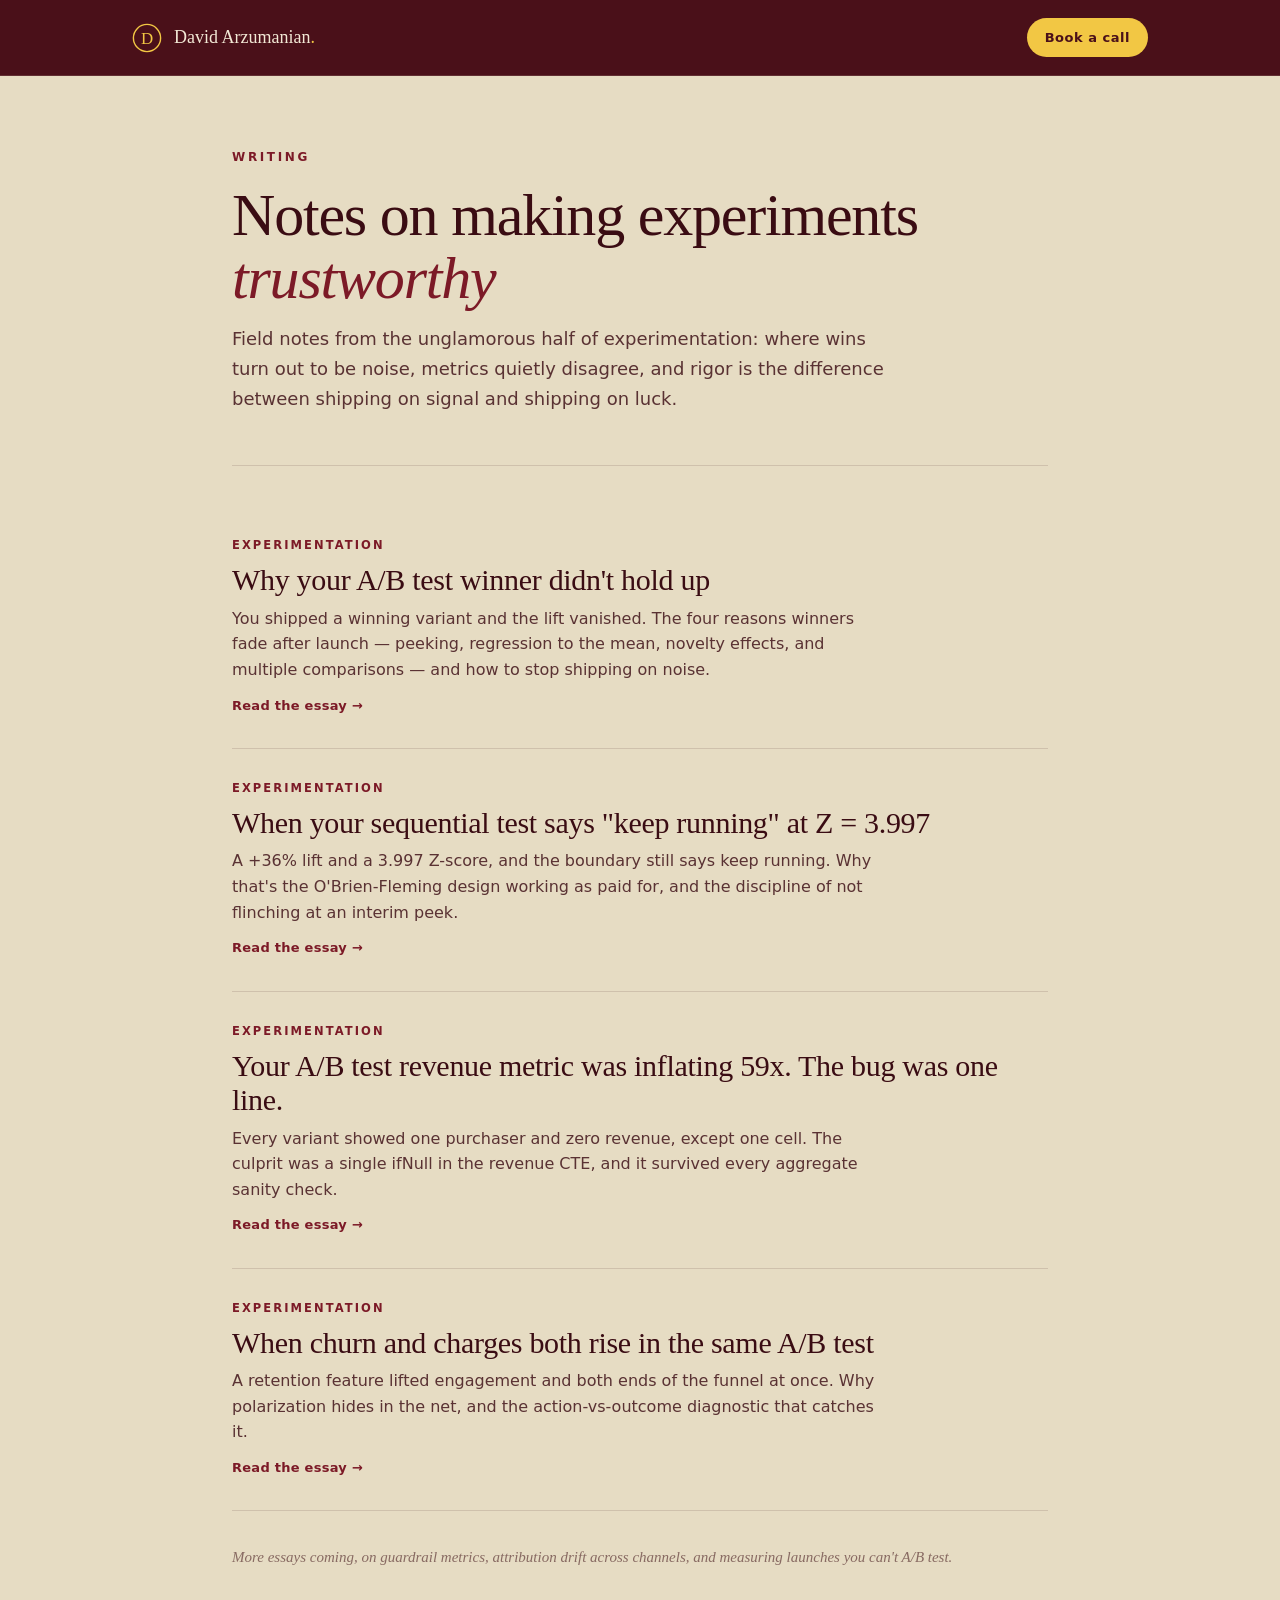
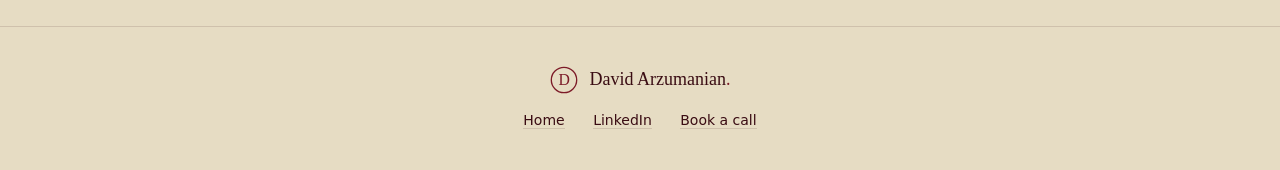
==== writing/index.html @ e719bfe1 "feat(brand): add natural-dye color tokens Introduce parchment/panel/oxblood/iron/ochre/pine palette " ====
<!DOCTYPE html>
<html lang="en">
<head>
<meta charset="UTF-8">
<meta name="viewport" content="width=device-width, initial-scale=1.0">
<meta http-equiv="Content-Security-Policy" content="default-src 'self'; script-src 'self' 'unsafe-inline' https://assets.calendly.com; style-src 'self' 'unsafe-inline' https://fonts.googleapis.com https://assets.calendly.com; font-src 'self' https://fonts.gstatic.com; img-src 'self' data: https://assets.calendly.com; frame-src https://calendly.com https://assets.calendly.com; connect-src 'self' https://calendly.com https://*.calendly.com; base-uri 'self'; form-action 'self'">
<meta name="referrer" content="strict-origin-when-cross-origin">
<title>Writing — notes on trustworthy experimentation | David Arzumanian</title>
<meta name="description" content="Essays on making A/B testing trustworthy: peeking, sequential testing, multiple comparisons, causal inference, and when to trust an experiment result.">
<link rel="canonical" href="https://arzumaniandavid.com/writing/">
<meta name="author" content="David Arzumanian">
<meta name="robots" content="index, follow, max-image-preview:large">
<meta property="og:type" content="website">
<meta property="og:site_name" content="David Arzumanian">
<meta property="og:url" content="https://arzumaniandavid.com/writing/">
<meta property="og:title" content="Writing — notes on trustworthy experimentation">
<meta property="og:description" content="Essays on making A/B testing trustworthy, from a fractional experimentation lead.">
<meta property="og:image" content="https://arzumaniandavid.com/og-image.png">
<meta name="twitter:card" content="summary_large_image">
<meta name="twitter:image" content="https://arzumaniandavid.com/og-image.png">
<link rel="icon" type="image/svg+xml" href="/favicon.svg">
<link rel="preconnect" href="https://fonts.googleapis.com">
<link rel="preconnect" href="https://fonts.gstatic.com" crossorigin>
<link href="https://fonts.googleapis.com/css2?family=Newsreader:ital,opsz,wght@0,6..72,400;0,6..72,500;0,6..72,600;1,6..72,400;1,6..72,500&family=Inter:wght@400;500;600;700&display=swap" rel="stylesheet">
<style>
  :root{
    /* ── Natural-dye brand tokens (Phase 1) ── */
    --parchment:#E6DCC3; --parchment-deep:#DDCFB0; --panel-warm:#EFE7D5;
    --oxblood:#7A2A22; --iron:#1E1B16; --ochre:#B5781C; --pine:#36473A;
    --oxblood-soft:rgba(122,42,34,.08); --line-strong:rgba(30,27,22,.38);
    /* ── Legacy palette (still referenced until Phase 4 recolor) ── */
    --burgundy:#4A1019; --paper:#FAF4E8; --panel:#FFFFFF;
    --ink:#3A0C13; --ink-dim:rgba(58,12,19,.82); --ink-meta:rgba(58,12,19,.55);
    --line:rgba(58,12,19,.13); --accent:#7C1A27; --gold:#F2C744;
    --serif:'Newsreader',Georgia,serif; --sans:'Inter',system-ui,sans-serif;
  }
  *{margin:0;padding:0;box-sizing:border-box}
  html{scroll-behavior:smooth}
  body{background:var(--parchment);color:var(--iron);font-family:var(--sans);-webkit-font-smoothing:antialiased;line-height:1.65}
  a{color:var(--accent);text-decoration:none}
  header{position:sticky;top:0;z-index:30;background:var(--burgundy);border-bottom:1px solid rgba(242,232,213,.14)}
  .nav{max-width:1080px;margin:0 auto;padding:18px 32px;display:flex;align-items:center;justify-content:space-between}
  .mark{display:flex;align-items:center;gap:12px;font-family:var(--serif);font-size:18px;color:#F2E8D5}
  .mark a{color:#F2E8D5}
  .cta-mini{font-family:var(--sans);font-size:13px;font-weight:600;letter-spacing:.04em;color:var(--burgundy);background:var(--gold);padding:9px 18px;border-radius:999px;transition:transform .2s ease, box-shadow .2s ease}
  .cta-mini:hover{transform:translateY(-1px);box-shadow:0 6px 22px rgba(242,199,68,.32)}
  .wrap{max-width:880px;margin:0 auto;padding:0 32px}
  .head{padding:72px 0 16px}
  .eyebrow{font-size:12px;font-weight:700;letter-spacing:.22em;text-transform:uppercase;color:var(--accent)}
  .head h1{font-family:var(--serif);font-weight:500;font-size:clamp(38px,6vw,60px);line-height:1.05;letter-spacing:-.02em;margin:16px 0 14px;color:var(--ink)}
  .head h1 em{font-style:italic;color:var(--accent)}
  .head p{font-size:18px;color:var(--ink-dim);max-width:58ch;line-height:1.65}
  .list{padding:40px 0 8px;border-top:1px solid var(--line);margin-top:36px}
  .post{display:block;padding:30px 0;border-bottom:1px solid var(--line);transition:padding-left .25s ease}
  .post:hover{padding-left:8px}
  .post .cat{font-size:11.5px;font-weight:700;letter-spacing:.18em;text-transform:uppercase;color:var(--accent)}
  .post h2{font-family:var(--serif);font-weight:500;font-size:clamp(23px,3.2vw,30px);line-height:1.15;letter-spacing:-.01em;color:var(--ink);margin:8px 0 8px}
  .post p{font-size:16px;color:var(--ink-dim);max-width:64ch;line-height:1.6}
  .post .more{display:inline-block;margin-top:12px;font-size:13px;font-weight:600;letter-spacing:.02em;color:var(--accent)}
  .soon{padding:34px 0 0;font-size:15px;color:var(--ink-meta);font-style:italic;font-family:var(--serif)}
  footer{border-top:1px solid var(--line);padding:38px 0;text-align:center;margin-top:48px}
  footer .mark{justify-content:center;color:var(--ink);margin-bottom:14px}
  footer .mark a{color:var(--ink)}
  footer .links{font-size:14px;color:var(--ink-meta)}
  footer .links a{color:var(--ink);margin:0 12px;border-bottom:1px solid var(--line)}
  footer .links a:hover{color:var(--accent);border-color:var(--accent)}
  @media(max-width:760px){.nav{padding:16px 22px}.head{padding:48px 0 8px}}
</style>
</head>
<body>
<header>
  <nav class="nav">
    <div class="mark"><a href="/"><svg width="30" height="30" viewBox="0 0 32 32" aria-hidden="true" style="display:block;flex-shrink:0"><circle cx="16" cy="16" r="14.5" fill="none" stroke="#F2C744" stroke-width="1.5"/><text x="16.2" y="22" text-anchor="middle" font-family="'Newsreader',Georgia,serif" font-weight="500" font-size="18" fill="#F2C744">D</text></svg></a><span><a href="/">David&nbsp;Arzumanian<span style="color:#F2C744">.</span></a></span></div>
    <a href="https://calendly.com/dkarzumanian/discovery-call?hide_gdpr_banner=1&amp;primary_color=f2c744" target="_blank" rel="noopener" class="cta-mini">Book a call</a>
  </nav>
</header>

<main>
  <div class="wrap">
    <div class="head">
      <div class="eyebrow">Writing</div>
      <h1>Notes on making experiments <em>trustworthy</em></h1>
      <p>Field notes from the unglamorous half of experimentation: where wins turn out to be noise, metrics quietly disagree, and rigor is the difference between shipping on signal and shipping on luck.</p>
    </div>

    <div class="list">
      <a class="post" href="/writing/why-your-ab-test-winner-didnt-hold-up.html">
        <div class="cat">Experimentation</div>
        <h2>Why your A/B test winner didn't hold up</h2>
        <p>You shipped a winning variant and the lift vanished. The four reasons winners fade after launch — peeking, regression to the mean, novelty effects, and multiple comparisons — and how to stop shipping on noise.</p>
        <span class="more">Read the essay →</span>
      </a>

      <a class="post" href="/writing/when-sequential-testing-says-keep-running.html">
        <div class="cat">Experimentation</div>
        <h2>When your sequential test says "keep running" at Z = 3.997</h2>
        <p>A +36% lift and a 3.997 Z-score, and the boundary still says keep running. Why that's the O'Brien-Fleming design working as paid for, and the discipline of not flinching at an interim peek.</p>
        <span class="more">Read the essay →</span>
      </a>
      <a class="post" href="/writing/revenue-metric-inflating-59x.html">
        <div class="cat">Experimentation</div>
        <h2>Your A/B test revenue metric was inflating 59x. The bug was one line.</h2>
        <p>Every variant showed one purchaser and zero revenue, except one cell. The culprit was a single ifNull in the revenue CTE, and it survived every aggregate sanity check.</p>
        <span class="more">Read the essay →</span>
      </a>
      <a class="post" href="/writing/when-churn-and-charges-both-rise.html">
        <div class="cat">Experimentation</div>
        <h2>When churn and charges both rise in the same A/B test</h2>
        <p>A retention feature lifted engagement and both ends of the funnel at once. Why polarization hides in the net, and the action-vs-outcome diagnostic that catches it.</p>
        <span class="more">Read the essay →</span>
      </a>

      <p class="soon">More essays coming, on guardrail metrics, attribution drift across channels, and measuring launches you can't A/B test.</p>
    </div>
  </div>
</main>

<footer>
  <div class="wrap">
    <div class="mark"><a href="/"><svg width="28" height="28" viewBox="0 0 32 32" aria-hidden="true" style="display:block"><circle cx="16" cy="16" r="14.5" fill="none" stroke="#7C1A27" stroke-width="1.5"/><text x="16.2" y="22" text-anchor="middle" font-family="'Newsreader',Georgia,serif" font-weight="500" font-size="18" fill="#7C1A27">D</text></svg></a><span>David&nbsp;Arzumanian<span style="color:#7C1A27">.</span></span></div>
    <div class="links">
      <a href="/">Home</a>
      <a href="https://www.linkedin.com/in/dkarzumanian">LinkedIn</a>
      <a href="https://calendly.com/dkarzumanian/discovery-call?hide_gdpr_banner=1&amp;primary_color=f2c744" target="_blank" rel="noopener">Book a call</a>
    </div>
  </div>
</footer>
</body>
</html>
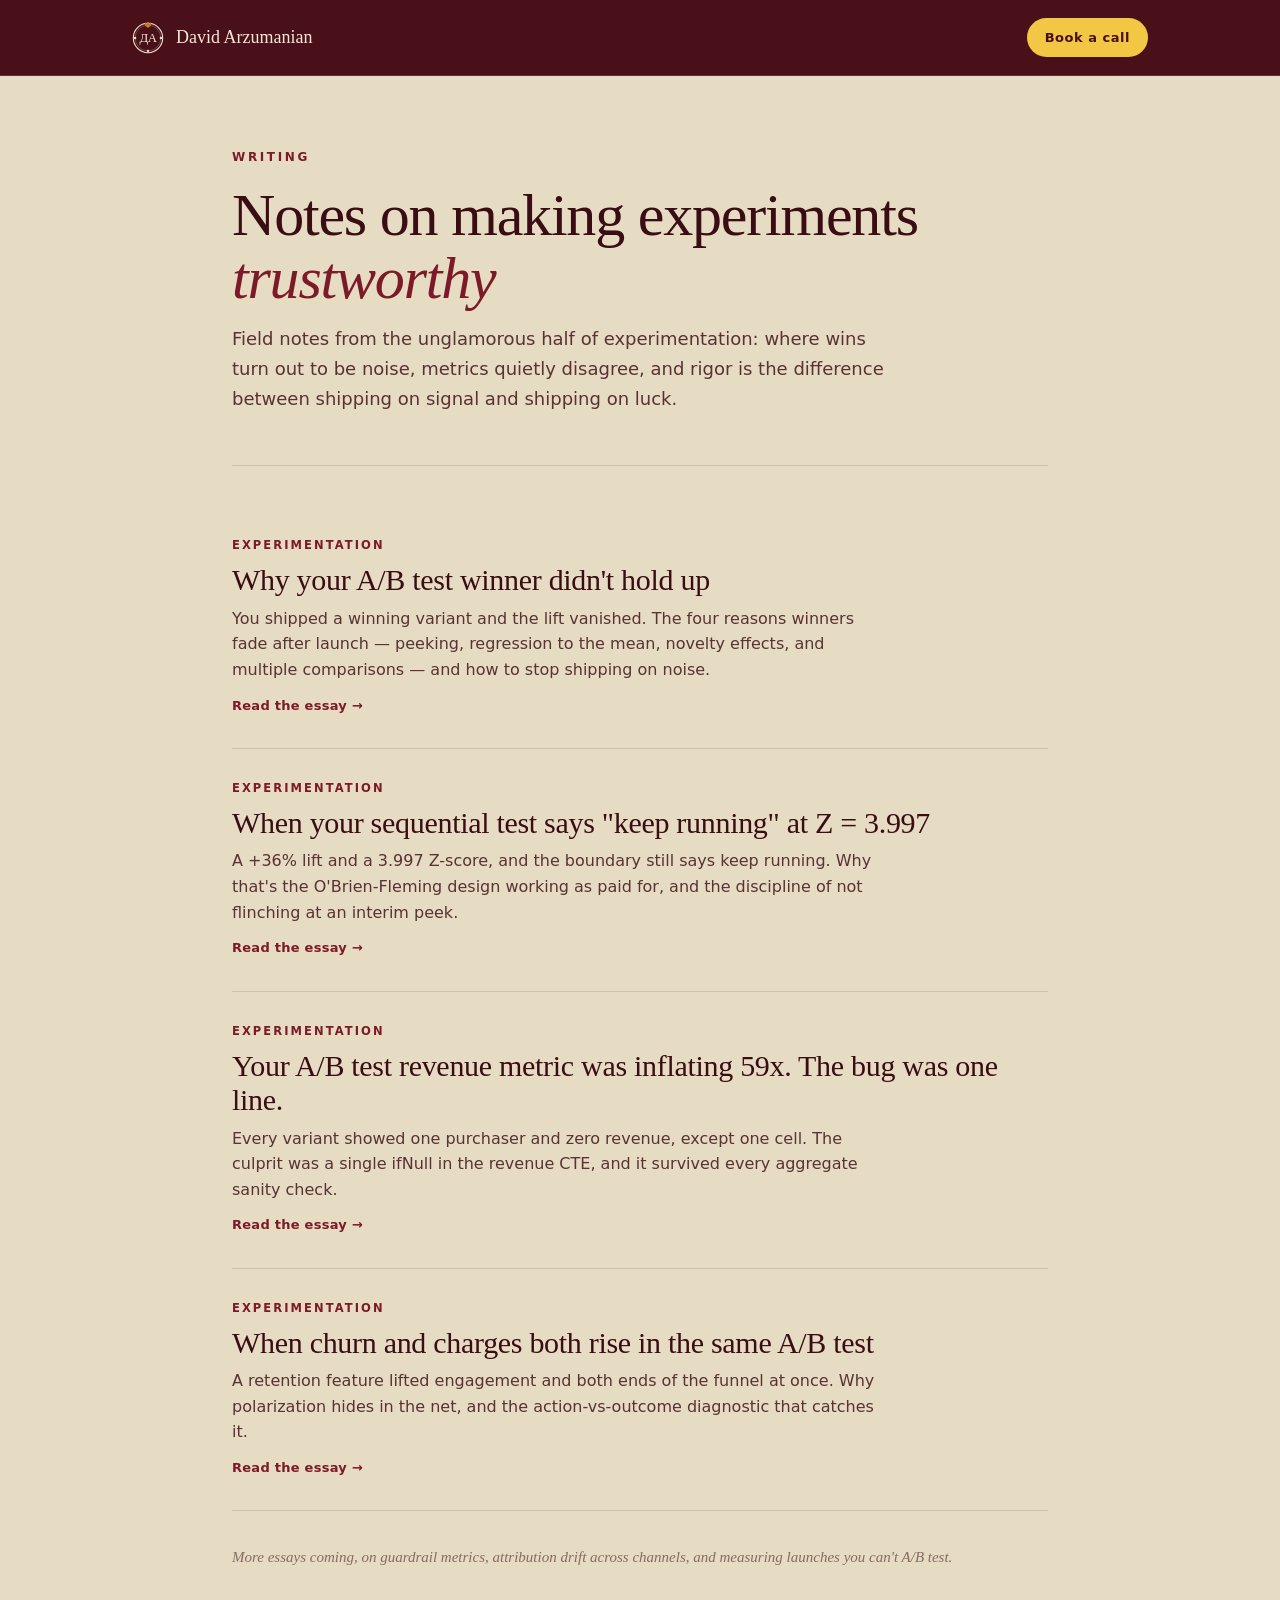
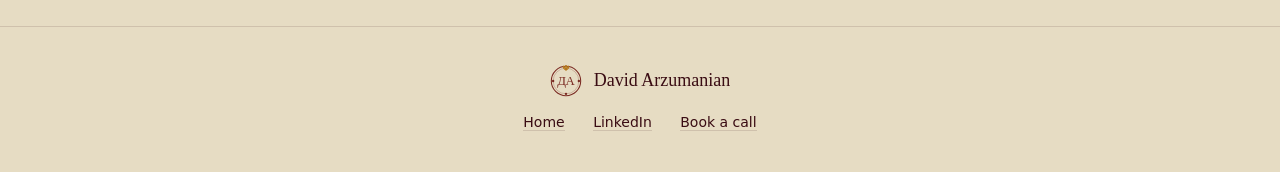
==== commit 29d4bf31: "feat(brand): unified ДА logo + favicon Replace the D-in-a-ring mark with one reusable ДА monogram co" ====
--- a/writing/index.html
+++ b/writing/index.html
@@ -19,9 +19,11 @@
 <meta name="twitter:card" content="summary_large_image">
 <meta name="twitter:image" content="https://arzumaniandavid.com/og-image.png">
 <link rel="icon" type="image/svg+xml" href="/favicon.svg">
+<link rel="icon" type="image/png" sizes="32x32" href="/favicon-32.png">
+<link rel="apple-touch-icon" sizes="180x180" href="/apple-touch-icon.png">
 <link rel="preconnect" href="https://fonts.googleapis.com">
 <link rel="preconnect" href="https://fonts.gstatic.com" crossorigin>
-<link href="https://fonts.googleapis.com/css2?family=Newsreader:ital,opsz,wght@0,6..72,400;0,6..72,500;0,6..72,600;1,6..72,400;1,6..72,500&family=Inter:wght@400;500;600;700&display=swap" rel="stylesheet">
+<link href="https://fonts.googleapis.com/css2?family=PT+Serif:ital,wght@0,400;0,700;1,400;1,700&family=Inter:wght@400;500;600;700&display=swap" rel="stylesheet">
 <style>
   :root{
     /* ── Natural-dye brand tokens (Phase 1) ── */
@@ -32,8 +34,12 @@
     --burgundy:#4A1019; --paper:#FAF4E8; --panel:#FFFFFF;
     --ink:#3A0C13; --ink-dim:rgba(58,12,19,.82); --ink-meta:rgba(58,12,19,.55);
     --line:rgba(58,12,19,.13); --accent:#7C1A27; --gold:#F2C744;
-    --serif:'Newsreader',Georgia,serif; --sans:'Inter',system-ui,sans-serif;
+    --display:'Kazimir','PT Serif',Georgia,serif;
+    --serif:'PT Serif',Georgia,serif; --sans:'Inter',system-ui,sans-serif;
   }
+  .logo{position:relative;display:inline-block;width:var(--logo,32px);height:var(--logo,32px);flex:none}
+  .logo svg{position:absolute;inset:0;width:100%;height:100%}
+  .logo__glyph{position:absolute;inset:0;display:flex;align-items:center;justify-content:center;font-family:var(--display);font-weight:500;color:var(--logo-ink,#7A2A22);font-size:calc(var(--logo,32px) * .40);letter-spacing:-.04em;line-height:1;padding-top:.04em}
   *{margin:0;padding:0;box-sizing:border-box}
   html{scroll-behavior:smooth}
   body{background:var(--parchment);color:var(--iron);font-family:var(--sans);-webkit-font-smoothing:antialiased;line-height:1.65}
@@ -70,7 +76,7 @@
 <body>
 <header>
   <nav class="nav">
-    <div class="mark"><a href="/"><svg width="30" height="30" viewBox="0 0 32 32" aria-hidden="true" style="display:block;flex-shrink:0"><circle cx="16" cy="16" r="14.5" fill="none" stroke="#F2C744" stroke-width="1.5"/><text x="16.2" y="22" text-anchor="middle" font-family="'Newsreader',Georgia,serif" font-weight="500" font-size="18" fill="#F2C744">D</text></svg></a><span><a href="/">David&nbsp;Arzumanian<span style="color:#F2C744">.</span></a></span></div>
+    <div class="mark"><a href="/" class="logo" style="--logo:32px;--logo-ink:#F2E8D5;--logo-krin:#C8852B" aria-label="David Arzumanian, home"><svg viewBox="0 0 122 122" aria-hidden="true"><g fill="none" stroke="var(--logo-ink,#7A2A22)" stroke-width="4"><circle cx="61" cy="61" r="56"/><circle cx="61" cy="61" r="49" stroke-width="2" opacity=".45"/></g><g fill="none" stroke="var(--logo-krin,#B5781C)" stroke-width="4" stroke-linecap="round"><path d="M61 18 C56 13 56 6 61 2 C66 6 66 13 61 18Z"/><path d="M61 19 C54 17 49 11 51 5 C56 8 60 13 61 19"/><path d="M61 19 C68 17 73 11 71 5 C66 8 62 13 61 19"/></g><g fill="var(--logo-ink,#7A2A22)"><circle cx="12" cy="61" r="4.5"/><circle cx="110" cy="61" r="4.5"/><circle cx="61" cy="110" r="4.5"/></g></svg><span class="logo__glyph">ДА</span></a><span><a href="/">David&nbsp;Arzumanian</a></span></div>
     <a href="https://calendly.com/dkarzumanian/discovery-call?hide_gdpr_banner=1&amp;primary_color=f2c744" target="_blank" rel="noopener" class="cta-mini">Book a call</a>
   </nav>
 </header>
@@ -117,7 +123,7 @@
 
 <footer>
   <div class="wrap">
-    <div class="mark"><a href="/"><svg width="28" height="28" viewBox="0 0 32 32" aria-hidden="true" style="display:block"><circle cx="16" cy="16" r="14.5" fill="none" stroke="#7C1A27" stroke-width="1.5"/><text x="16.2" y="22" text-anchor="middle" font-family="'Newsreader',Georgia,serif" font-weight="500" font-size="18" fill="#7C1A27">D</text></svg></a><span>David&nbsp;Arzumanian<span style="color:#7C1A27">.</span></span></div>
+    <div class="mark"><a href="/" class="logo" style="--logo:32px;--logo-ink:#7A2A22;--logo-krin:#B5781C" aria-label="David Arzumanian, home"><svg viewBox="0 0 122 122" aria-hidden="true"><g fill="none" stroke="var(--logo-ink,#7A2A22)" stroke-width="4"><circle cx="61" cy="61" r="56"/><circle cx="61" cy="61" r="49" stroke-width="2" opacity=".45"/></g><g fill="none" stroke="var(--logo-krin,#B5781C)" stroke-width="4" stroke-linecap="round"><path d="M61 18 C56 13 56 6 61 2 C66 6 66 13 61 18Z"/><path d="M61 19 C54 17 49 11 51 5 C56 8 60 13 61 19"/><path d="M61 19 C68 17 73 11 71 5 C66 8 62 13 61 19"/></g><g fill="var(--logo-ink,#7A2A22)"><circle cx="12" cy="61" r="4.5"/><circle cx="110" cy="61" r="4.5"/><circle cx="61" cy="110" r="4.5"/></g></svg><span class="logo__glyph">ДА</span></a><span>David&nbsp;Arzumanian</span></div>
     <div class="links">
       <a href="/">Home</a>
       <a href="https://www.linkedin.com/in/dkarzumanian">LinkedIn</a>
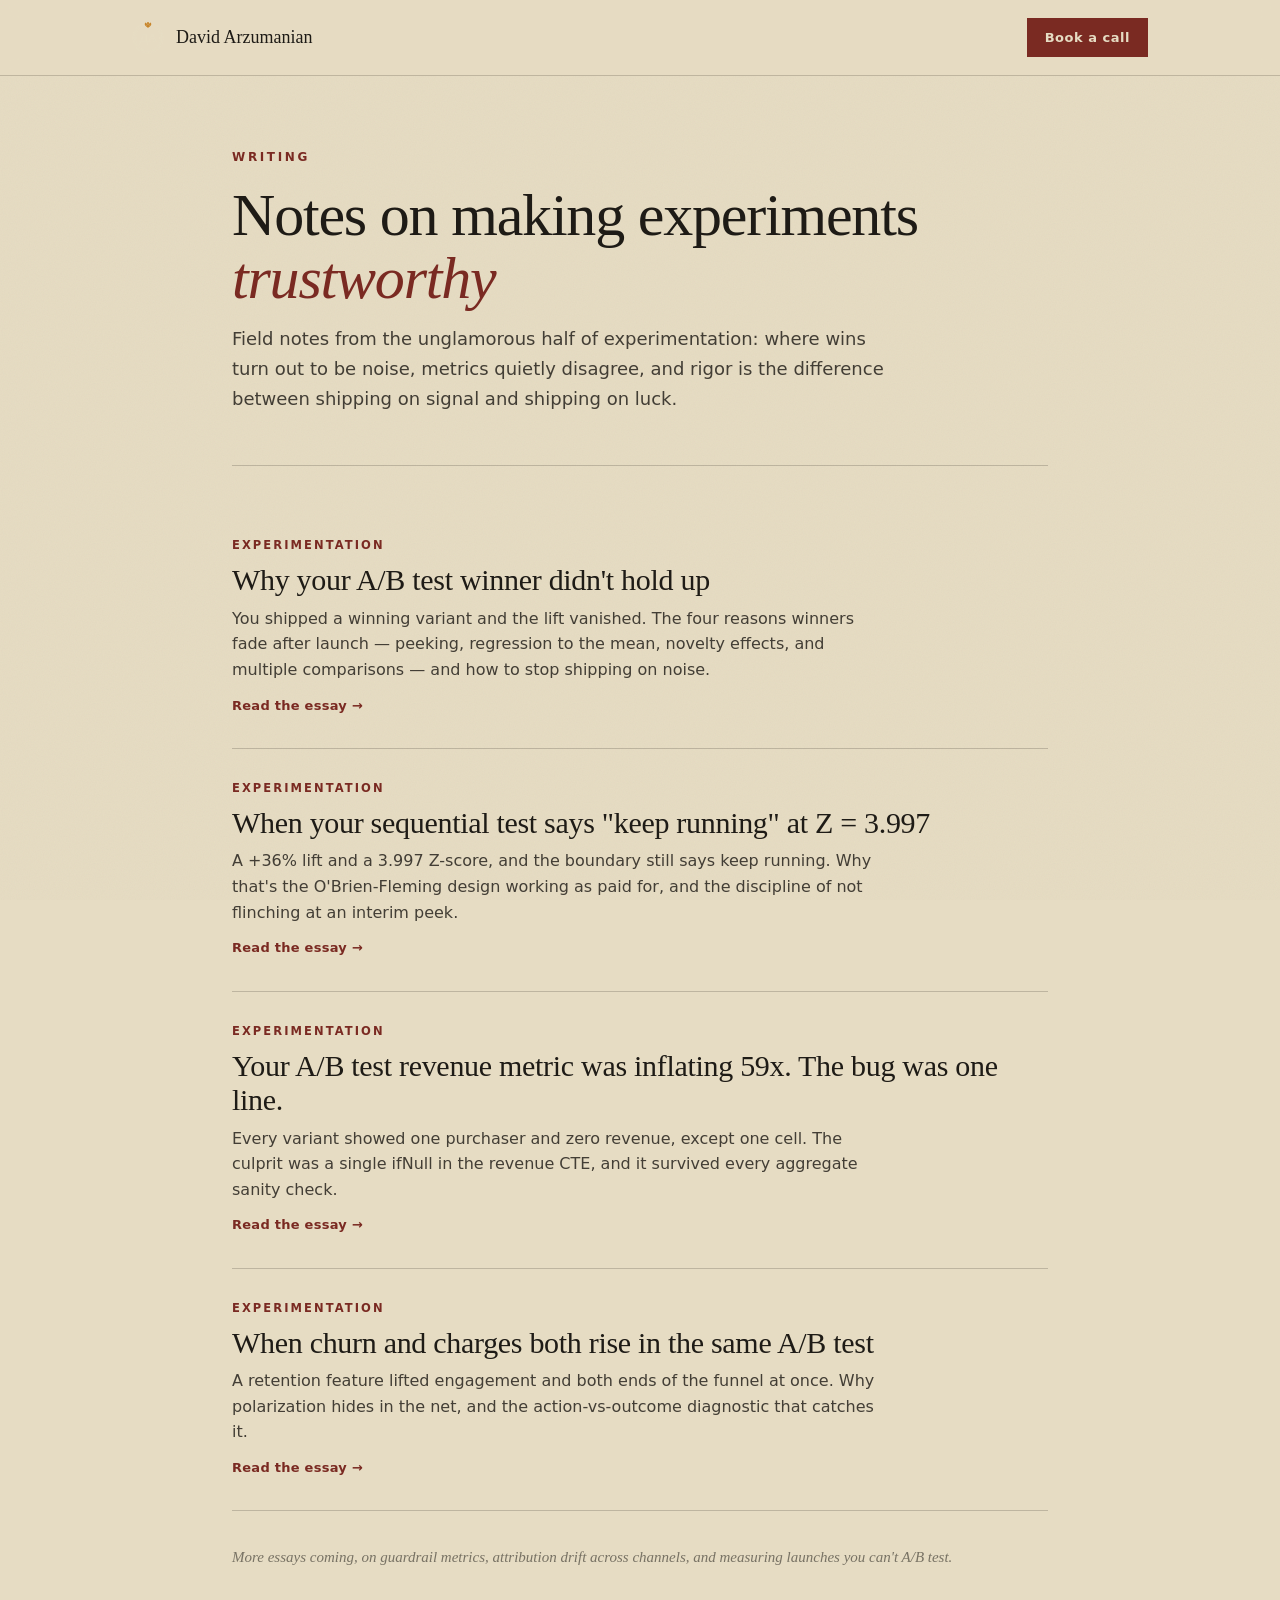
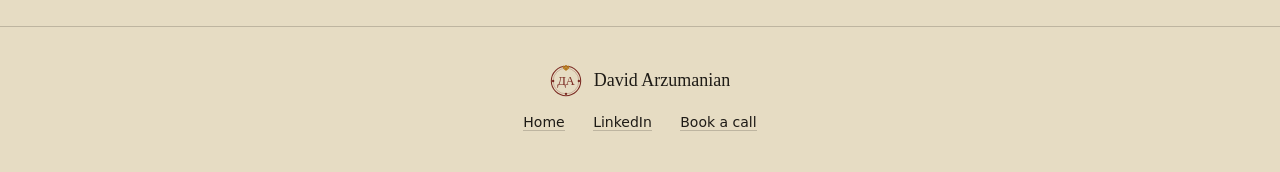
==== commit 403b1764: "feat(brand): recolor to natural-dye palette + grain Retire the burgundy/gold theme-light dual-theme " ====
--- a/writing/index.html
+++ b/writing/index.html
@@ -31,9 +31,9 @@
     --oxblood:#7A2A22; --iron:#1E1B16; --ochre:#B5781C; --pine:#36473A;
     --oxblood-soft:rgba(122,42,34,.08); --line-strong:rgba(30,27,22,.38);
     /* ── Legacy palette (still referenced until Phase 4 recolor) ── */
-    --burgundy:#4A1019; --paper:#FAF4E8; --panel:#FFFFFF;
-    --ink:#3A0C13; --ink-dim:rgba(58,12,19,.82); --ink-meta:rgba(58,12,19,.55);
-    --line:rgba(58,12,19,.13); --accent:#7C1A27; --gold:#F2C744;
+    --burgundy:#1E1B16; --paper:#E6DCC3; --panel:#EFE7D5;
+    --ink:#1E1B16; --ink-dim:rgba(30,27,22,.82); --ink-meta:rgba(30,27,22,.55);
+    --line:rgba(30,27,22,.2); --accent:#7A2A22; --gold:#7A2A22;
     --display:'Kazimir','PT Serif',Georgia,serif;
     --serif:'PT Serif',Georgia,serif; --sans:'Inter',system-ui,sans-serif;
   }
@@ -44,12 +44,12 @@
   html{scroll-behavior:smooth}
   body{background:var(--parchment);color:var(--iron);font-family:var(--sans);-webkit-font-smoothing:antialiased;line-height:1.65}
   a{color:var(--accent);text-decoration:none}
-  header{position:sticky;top:0;z-index:30;background:var(--burgundy);border-bottom:1px solid rgba(242,232,213,.14)}
+  header{position:sticky;top:0;z-index:30;background:rgba(230,220,195,.92);backdrop-filter:blur(8px);border-bottom:1px solid var(--line)}
   .nav{max-width:1080px;margin:0 auto;padding:18px 32px;display:flex;align-items:center;justify-content:space-between}
-  .mark{display:flex;align-items:center;gap:12px;font-family:var(--serif);font-size:18px;color:#F2E8D5}
-  .mark a{color:#F2E8D5}
-  .cta-mini{font-family:var(--sans);font-size:13px;font-weight:600;letter-spacing:.04em;color:var(--burgundy);background:var(--gold);padding:9px 18px;border-radius:999px;transition:transform .2s ease, box-shadow .2s ease}
-  .cta-mini:hover{transform:translateY(-1px);box-shadow:0 6px 22px rgba(242,199,68,.32)}
+  .mark{display:flex;align-items:center;gap:12px;font-family:var(--serif);font-size:18px;color:var(--ink)}
+  .mark a{color:var(--ink)}
+  .cta-mini{font-family:var(--sans);font-size:13px;font-weight:600;letter-spacing:.04em;color:var(--parchment);background:var(--oxblood);padding:9px 18px;border-radius:0;transition:transform .2s ease, box-shadow .2s ease}
+  .cta-mini:hover{transform:translateY(-1px);box-shadow:0 6px 22px rgba(122,42,34,.32)}
   .wrap{max-width:880px;margin:0 auto;padding:0 32px}
   .head{padding:72px 0 16px}
   .eyebrow{font-size:12px;font-weight:700;letter-spacing:.22em;text-transform:uppercase;color:var(--accent)}
@@ -71,12 +71,16 @@
   footer .links a{color:var(--ink);margin:0 12px;border-bottom:1px solid var(--line)}
   footer .links a:hover{color:var(--accent);border-color:var(--accent)}
   @media(max-width:760px){.nav{padding:16px 22px}.head{padding:48px 0 8px}}
+
+/* paper grain (Phase 4) */
+body::before{content:"";position:fixed;inset:0;pointer-events:none;z-index:0;opacity:.05;mix-blend-mode:multiply;background-image:url("data:image/svg+xml,%3Csvg xmlns='http://www.w3.org/2000/svg' width='160' height='160'%3E%3Cfilter id='n'%3E%3CfeTurbulence type='fractalNoise' baseFrequency='0.85' numOctaves='2' stitchTiles='stitch'/%3E%3C/filter%3E%3Crect width='100%25' height='100%25' filter='url(%23n)'/%3E%3C/svg%3E")}
+body>*{position:relative;z-index:1}
 </style>
 </head>
 <body>
 <header>
   <nav class="nav">
-    <div class="mark"><a href="/" class="logo" style="--logo:32px;--logo-ink:#F2E8D5;--logo-krin:#C8852B" aria-label="David Arzumanian, home"><svg viewBox="0 0 122 122" aria-hidden="true"><g fill="none" stroke="var(--logo-ink,#7A2A22)" stroke-width="4"><circle cx="61" cy="61" r="56"/><circle cx="61" cy="61" r="49" stroke-width="2" opacity=".45"/></g><g fill="none" stroke="var(--logo-krin,#B5781C)" stroke-width="4" stroke-linecap="round"><path d="M61 18 C56 13 56 6 61 2 C66 6 66 13 61 18Z"/><path d="M61 19 C54 17 49 11 51 5 C56 8 60 13 61 19"/><path d="M61 19 C68 17 73 11 71 5 C66 8 62 13 61 19"/></g><g fill="var(--logo-ink,#7A2A22)"><circle cx="12" cy="61" r="4.5"/><circle cx="110" cy="61" r="4.5"/><circle cx="61" cy="110" r="4.5"/></g></svg><span class="logo__glyph">ДА</span></a><span><a href="/">David&nbsp;Arzumanian</a></span></div>
+    <div class="mark"><a href="/" class="logo" style="--logo:32px;--logo-ink:#E6DCC3;--logo-krin:#C8852B" aria-label="David Arzumanian, home"><svg viewBox="0 0 122 122" aria-hidden="true"><g fill="none" stroke="var(--logo-ink,#7A2A22)" stroke-width="4"><circle cx="61" cy="61" r="56"/><circle cx="61" cy="61" r="49" stroke-width="2" opacity=".45"/></g><g fill="none" stroke="var(--logo-krin,#B5781C)" stroke-width="4" stroke-linecap="round"><path d="M61 18 C56 13 56 6 61 2 C66 6 66 13 61 18Z"/><path d="M61 19 C54 17 49 11 51 5 C56 8 60 13 61 19"/><path d="M61 19 C68 17 73 11 71 5 C66 8 62 13 61 19"/></g><g fill="var(--logo-ink,#7A2A22)"><circle cx="12" cy="61" r="4.5"/><circle cx="110" cy="61" r="4.5"/><circle cx="61" cy="110" r="4.5"/></g></svg><span class="logo__glyph">ДА</span></a><span><a href="/">David&nbsp;Arzumanian</a></span></div>
     <a href="https://calendly.com/dkarzumanian/discovery-call?hide_gdpr_banner=1&amp;primary_color=f2c744" target="_blank" rel="noopener" class="cta-mini">Book a call</a>
   </nav>
 </header>
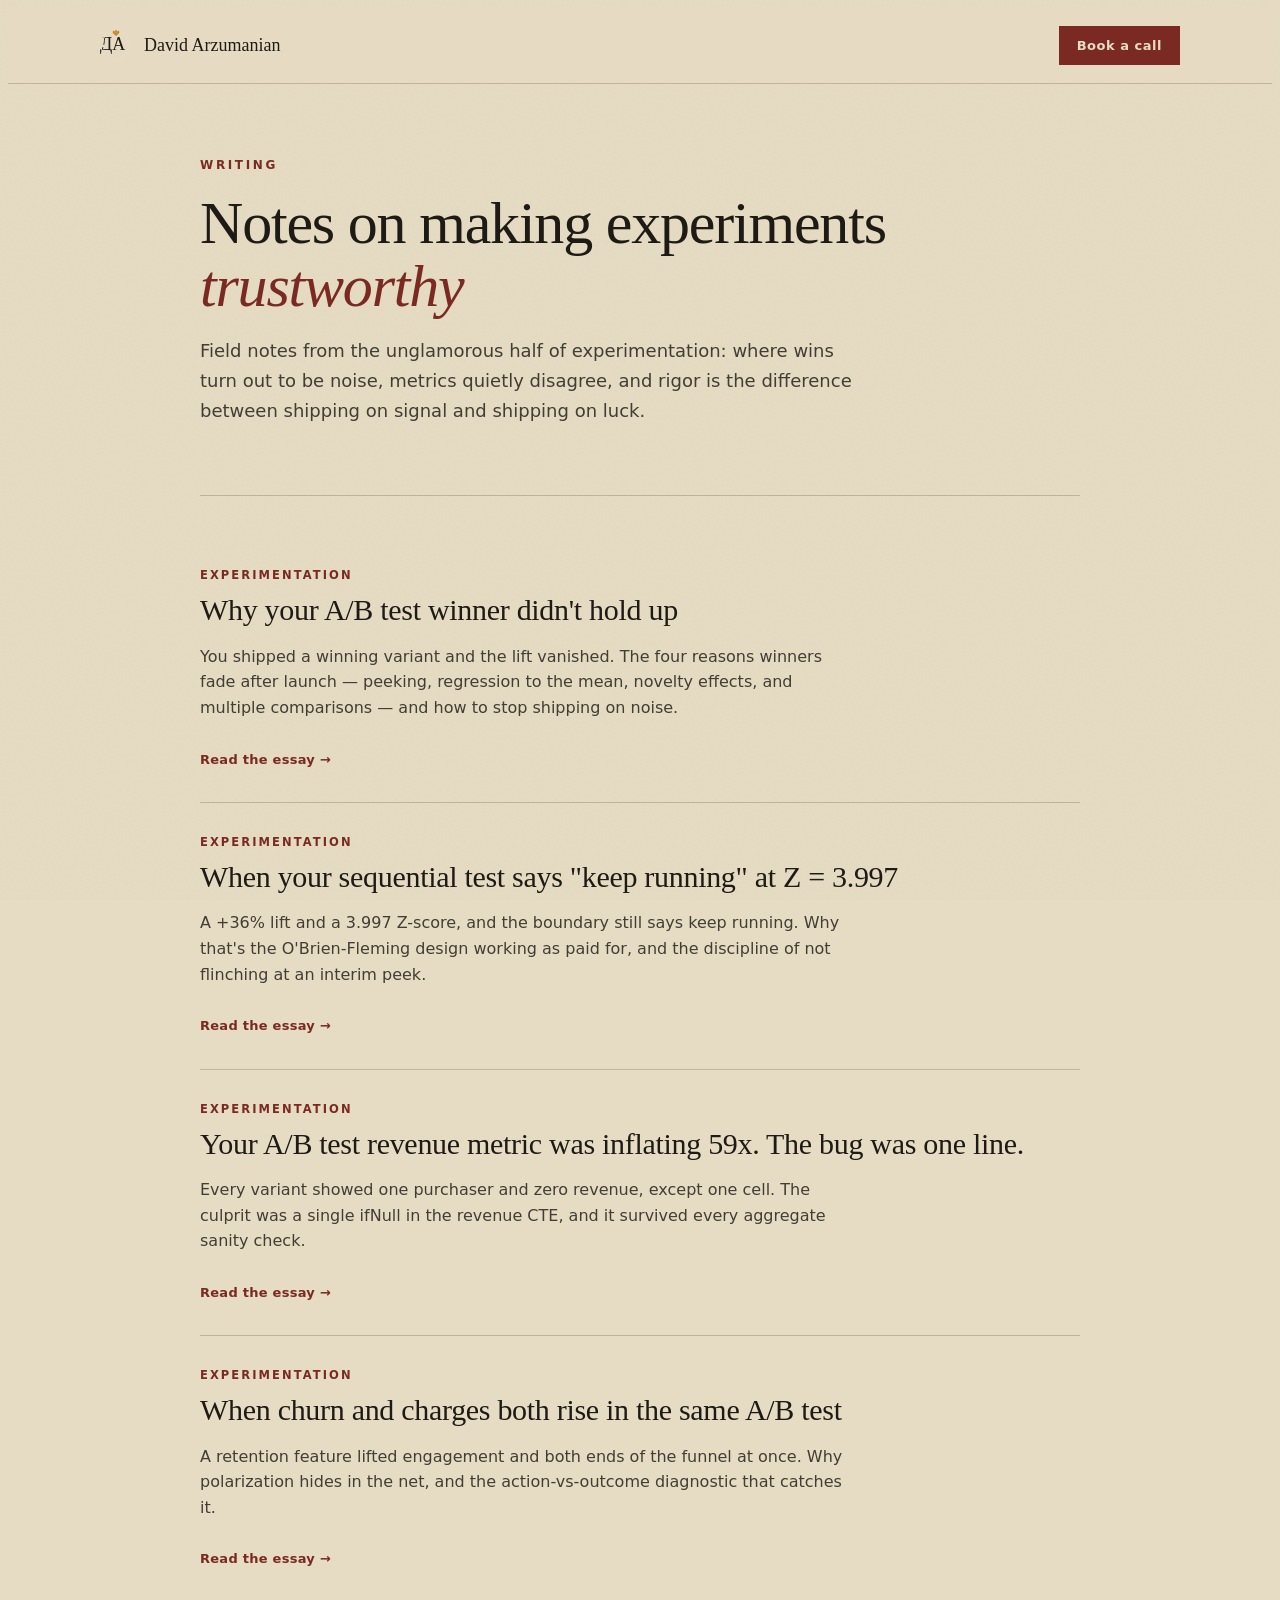
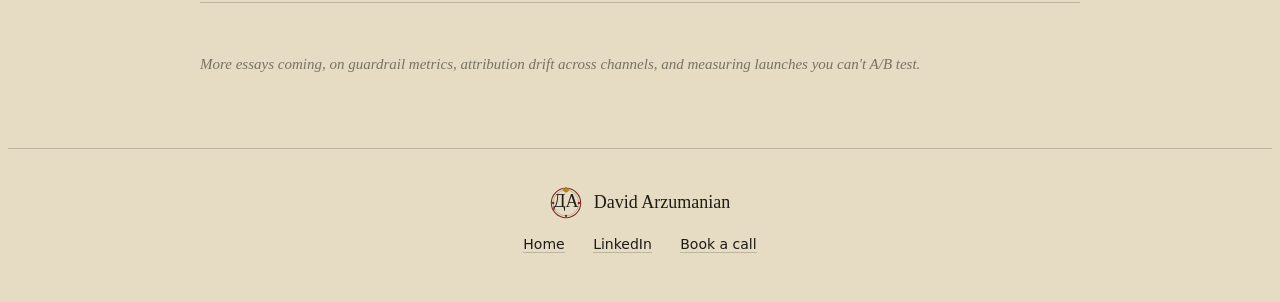
==== commit c92e2678: "revise(hero): Ruslan display font, left-aligned hero + portrait, nav links, rounded CTAs Per owner r" ====
--- a/writing/index.html
+++ b/writing/index.html
@@ -23,7 +23,7 @@
 <link rel="apple-touch-icon" sizes="180x180" href="/apple-touch-icon.png">
 <link rel="preconnect" href="https://fonts.googleapis.com">
 <link rel="preconnect" href="https://fonts.gstatic.com" crossorigin>
-<link href="https://fonts.googleapis.com/css2?family=PT+Serif:ital,wght@0,400;0,700;1,400;1,700&family=Inter:wght@400;500;600;700&display=swap" rel="stylesheet">
+<link href="https://fonts.googleapis.com/css2?family=Ruslan+Display&family=PT+Serif:ital,wght@0,400;0,700;1,400;1,700&family=Inter:wght@400;500;600;700&display=swap" rel="stylesheet">
 <style>
   :root{
     /* ── Natural-dye brand tokens (Phase 1) ── */
@@ -34,12 +34,12 @@
     --burgundy:#1E1B16; --paper:#E6DCC3; --panel:#EFE7D5;
     --ink:#1E1B16; --ink-dim:rgba(30,27,22,.82); --ink-meta:rgba(30,27,22,.55);
     --line:rgba(30,27,22,.2); --accent:#7A2A22; --gold:#7A2A22;
-    --display:'Kazimir','PT Serif',Georgia,serif;
+    --display:'Ruslan Display','PT Serif',Georgia,serif;
     --serif:'PT Serif',Georgia,serif; --sans:'Inter',system-ui,sans-serif;
   }
   .logo{position:relative;display:inline-block;width:var(--logo,32px);height:var(--logo,32px);flex:none}
   .logo svg{position:absolute;inset:0;width:100%;height:100%}
-  .logo__glyph{position:absolute;inset:0;display:flex;align-items:center;justify-content:center;font-family:var(--display);font-weight:500;color:var(--logo-ink,#7A2A22);font-size:calc(var(--logo,32px) * .40);letter-spacing:-.04em;line-height:1;padding-top:.04em}
+  ;color:var(--logo-ink,#7A2A22);font-size:calc(var(--logo,32px) * .40);letter-spacing:-.04em;line-height:1;padding-top:.04em}
   *{margin:0;padding:0;box-sizing:border-box}
   html{scroll-behavior:smooth}
   body{background:var(--parchment);color:var(--iron);font-family:var(--sans);-webkit-font-smoothing:antialiased;line-height:1.65}
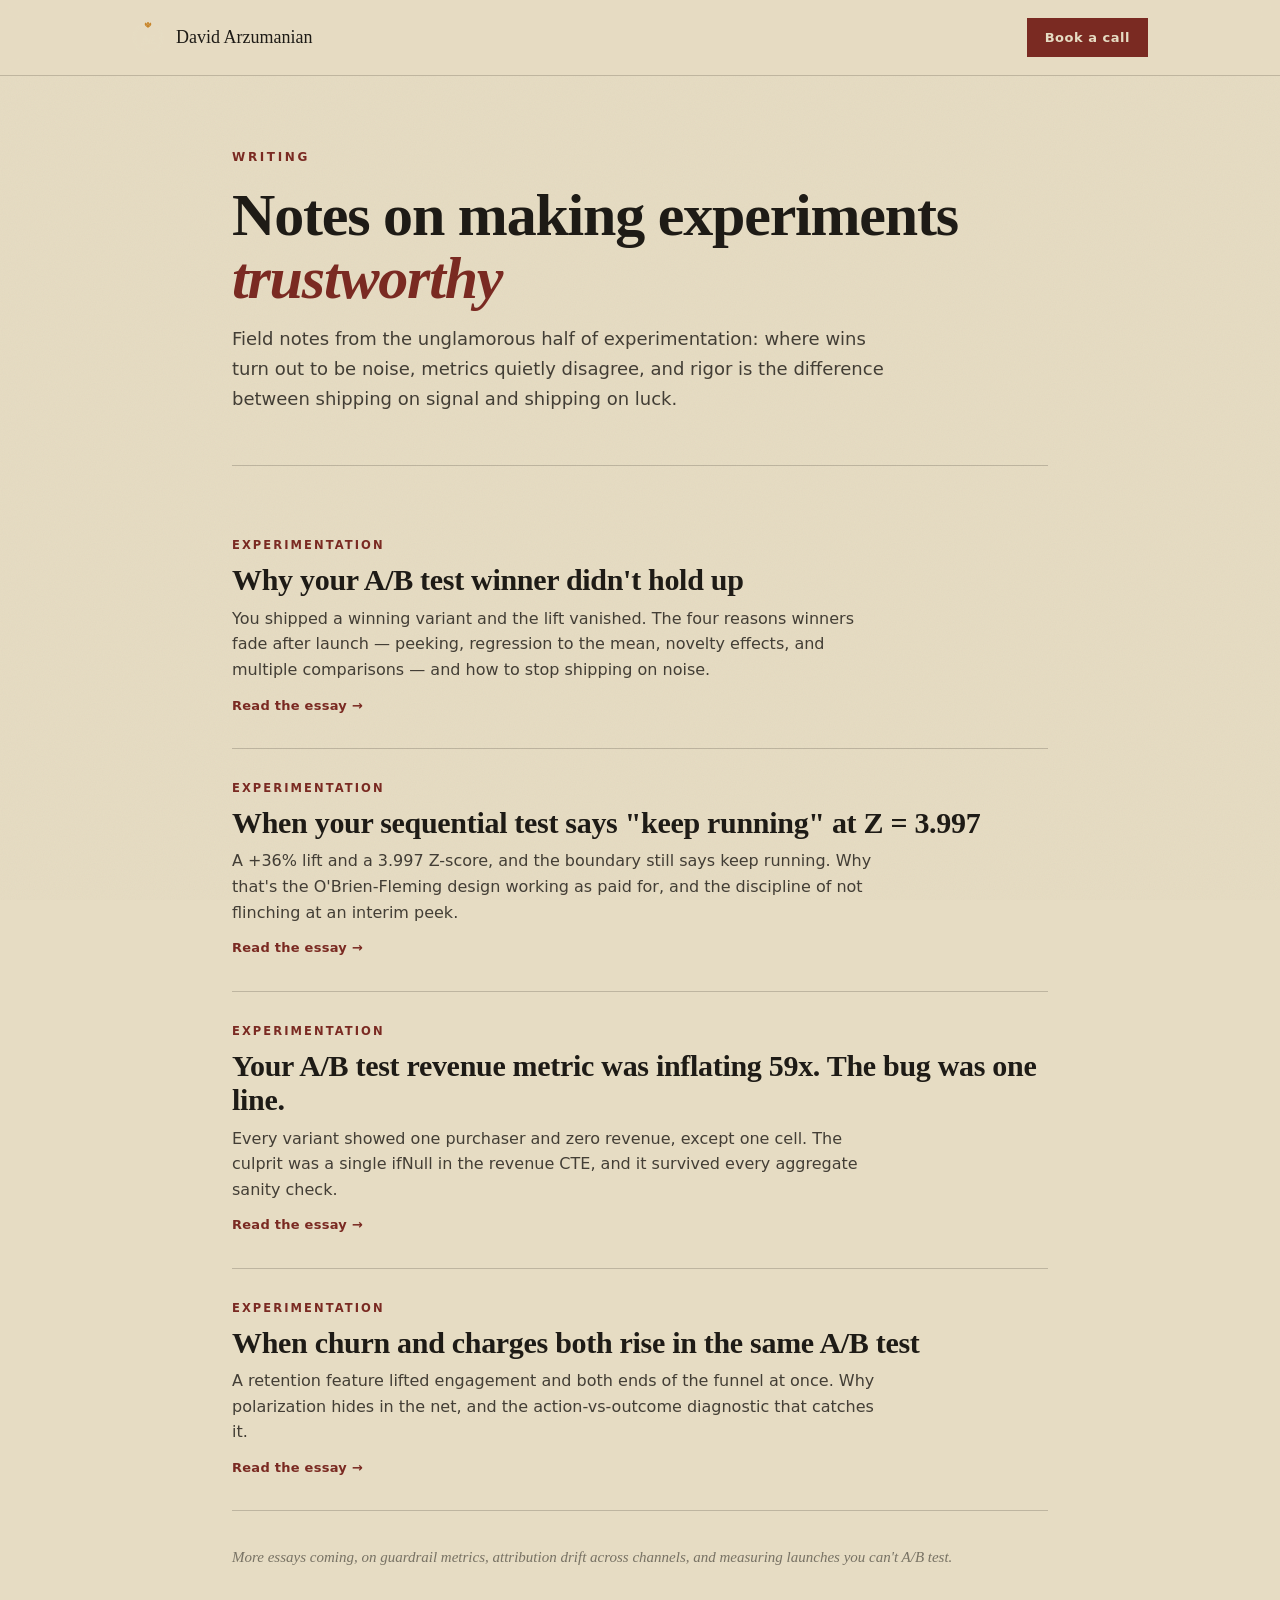
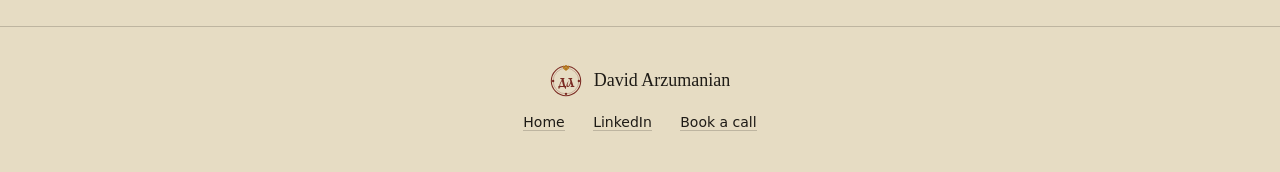
==== commit 7a99b987: "fix(type): bold (700) serif headings + italic emphasis to match the reference; repair blog logo glyp" ====
--- a/writing/index.html
+++ b/writing/index.html
@@ -25,6 +25,7 @@
 <link rel="preconnect" href="https://fonts.gstatic.com" crossorigin>
 <link href="https://fonts.googleapis.com/css2?family=Ruslan+Display&family=PT+Serif:ital,wght@0,400;0,700;1,400;1,700&family=Inter:wght@400;500;600;700&display=swap" rel="stylesheet">
 <style>
+  @font-face{font-family:'Cyrillic Old';src:url('/fonts/cyrillic-old.woff2') format('woff2'),url('/fonts/cyrillic-old.otf') format('opentype');font-weight:400;font-style:normal;font-display:swap;}
   :root{
     /* ── Natural-dye brand tokens (Phase 1) ── */
     --parchment:#E6DCC3; --parchment-deep:#DDCFB0; --panel-warm:#EFE7D5;
@@ -34,12 +35,12 @@
     --burgundy:#1E1B16; --paper:#E6DCC3; --panel:#EFE7D5;
     --ink:#1E1B16; --ink-dim:rgba(30,27,22,.82); --ink-meta:rgba(30,27,22,.55);
     --line:rgba(30,27,22,.2); --accent:#7A2A22; --gold:#7A2A22;
-    --display:'Ruslan Display','PT Serif',Georgia,serif;
+    --display:'Cyrillic Old','Ruslan Display','PT Serif',Georgia,serif;
     --serif:'PT Serif',Georgia,serif; --sans:'Inter',system-ui,sans-serif;
   }
   .logo{position:relative;display:inline-block;width:var(--logo,32px);height:var(--logo,32px);flex:none}
   .logo svg{position:absolute;inset:0;width:100%;height:100%}
-  ;color:var(--logo-ink,#7A2A22);font-size:calc(var(--logo,32px) * .40);letter-spacing:-.04em;line-height:1;padding-top:.04em}
+  .logo__glyph{position:absolute;inset:0;display:flex;align-items:center;justify-content:center;font-family:var(--display);font-weight:400;color:var(--logo-ink,#7A2A22);font-size:calc(var(--logo,32px) * .40);letter-spacing:-.04em;line-height:1;padding-top:.04em}
   *{margin:0;padding:0;box-sizing:border-box}
   html{scroll-behavior:smooth}
   body{background:var(--parchment);color:var(--iron);font-family:var(--sans);-webkit-font-smoothing:antialiased;line-height:1.65}
@@ -53,14 +54,14 @@
   .wrap{max-width:880px;margin:0 auto;padding:0 32px}
   .head{padding:72px 0 16px}
   .eyebrow{font-size:12px;font-weight:700;letter-spacing:.22em;text-transform:uppercase;color:var(--accent)}
-  .head h1{font-family:var(--serif);font-weight:500;font-size:clamp(38px,6vw,60px);line-height:1.05;letter-spacing:-.02em;margin:16px 0 14px;color:var(--ink)}
+  .head h1{font-family:var(--serif);font-weight:700;font-size:clamp(38px,6vw,60px);line-height:1.05;letter-spacing:-.02em;margin:16px 0 14px;color:var(--ink)}
   .head h1 em{font-style:italic;color:var(--accent)}
   .head p{font-size:18px;color:var(--ink-dim);max-width:58ch;line-height:1.65}
   .list{padding:40px 0 8px;border-top:1px solid var(--line);margin-top:36px}
   .post{display:block;padding:30px 0;border-bottom:1px solid var(--line);transition:padding-left .25s ease}
   .post:hover{padding-left:8px}
   .post .cat{font-size:11.5px;font-weight:700;letter-spacing:.18em;text-transform:uppercase;color:var(--accent)}
-  .post h2{font-family:var(--serif);font-weight:500;font-size:clamp(23px,3.2vw,30px);line-height:1.15;letter-spacing:-.01em;color:var(--ink);margin:8px 0 8px}
+  .post h2{font-family:var(--serif);font-weight:700;font-size:clamp(23px,3.2vw,30px);line-height:1.15;letter-spacing:-.01em;color:var(--ink);margin:8px 0 8px}
   .post p{font-size:16px;color:var(--ink-dim);max-width:64ch;line-height:1.6}
   .post .more{display:inline-block;margin-top:12px;font-size:13px;font-weight:600;letter-spacing:.02em;color:var(--accent)}
   .soon{padding:34px 0 0;font-size:15px;color:var(--ink-meta);font-style:italic;font-family:var(--serif)}
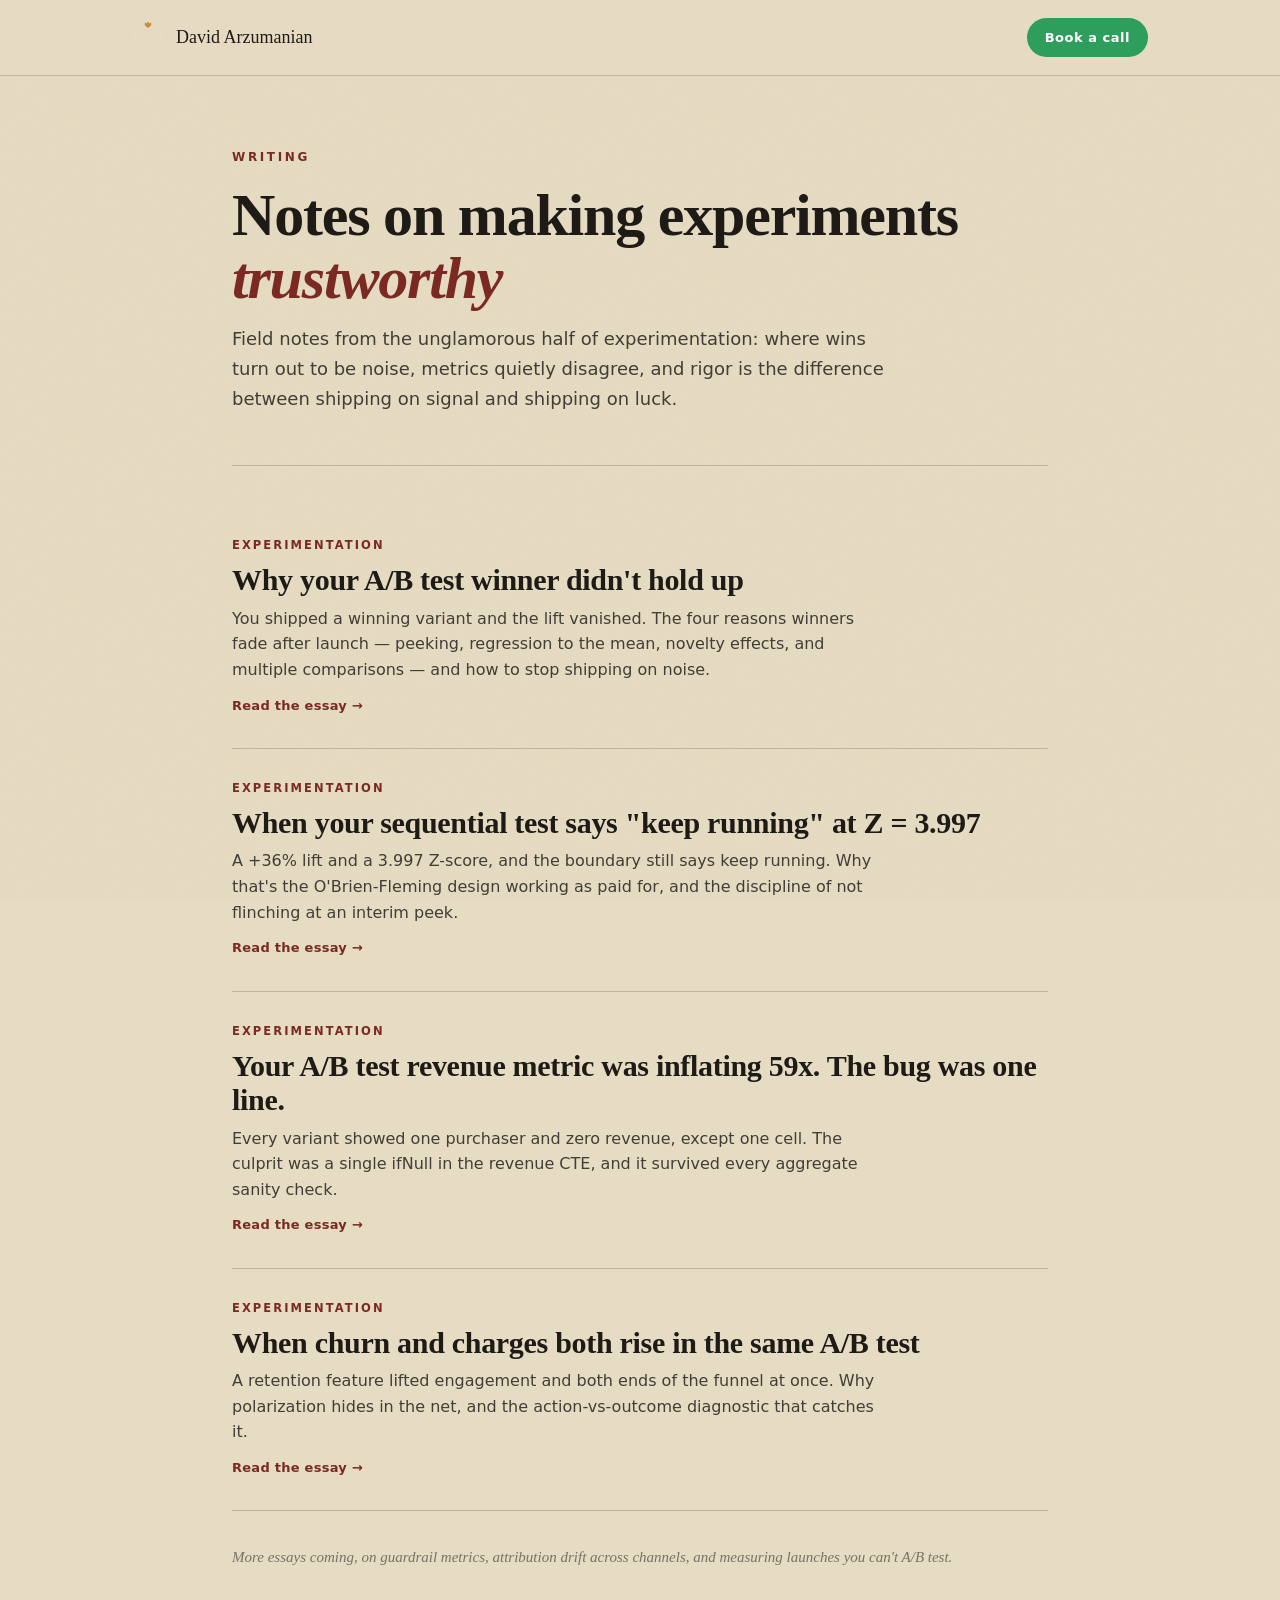
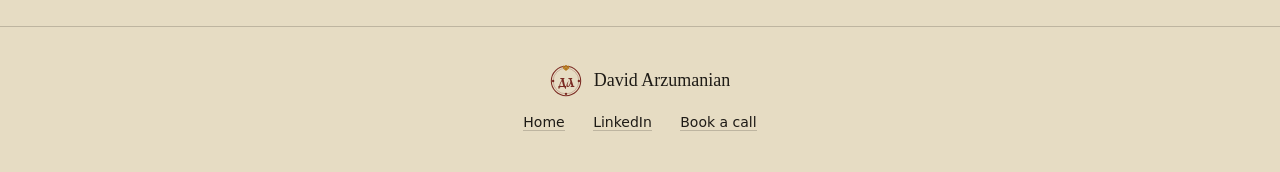
==== commit 8bcc8c6c: "feat(site): reworked sections, honest diagnostic, PT Serif hero, legible favicon - Replace showcase/" ====
--- a/writing/index.html
+++ b/writing/index.html
@@ -35,6 +35,7 @@
     --burgundy:#1E1B16; --paper:#E6DCC3; --panel:#EFE7D5;
     --ink:#1E1B16; --ink-dim:rgba(30,27,22,.82); --ink-meta:rgba(30,27,22,.55);
     --line:rgba(30,27,22,.2); --accent:#7A2A22; --gold:#7A2A22;
+    --cta:#2E9E5C; --cta-deep:#23814A; --cta-ink:#FFFFFF;
     --display:'Cyrillic Old','Ruslan Display','PT Serif',Georgia,serif;
     --serif:'PT Serif',Georgia,serif; --sans:'Inter',system-ui,sans-serif;
   }
@@ -49,8 +50,8 @@
   .nav{max-width:1080px;margin:0 auto;padding:18px 32px;display:flex;align-items:center;justify-content:space-between}
   .mark{display:flex;align-items:center;gap:12px;font-family:var(--serif);font-size:18px;color:var(--ink)}
   .mark a{color:var(--ink)}
-  .cta-mini{font-family:var(--sans);font-size:13px;font-weight:600;letter-spacing:.04em;color:var(--parchment);background:var(--oxblood);padding:9px 18px;border-radius:0;transition:transform .2s ease, box-shadow .2s ease}
-  .cta-mini:hover{transform:translateY(-1px);box-shadow:0 6px 22px rgba(122,42,34,.32)}
+  .cta-mini{font-family:var(--sans);font-size:13px;font-weight:600;letter-spacing:.04em;color:var(--cta-ink);background:var(--cta);padding:9px 18px;border-radius:999px;transition:transform .2s ease, box-shadow .2s ease}
+  .cta-mini:hover{transform:translateY(-1px);box-shadow:0 6px 22px rgba(46,158,92,.32)}
   .wrap{max-width:880px;margin:0 auto;padding:0 32px}
   .head{padding:72px 0 16px}
   .eyebrow{font-size:12px;font-weight:700;letter-spacing:.22em;text-transform:uppercase;color:var(--accent)}
